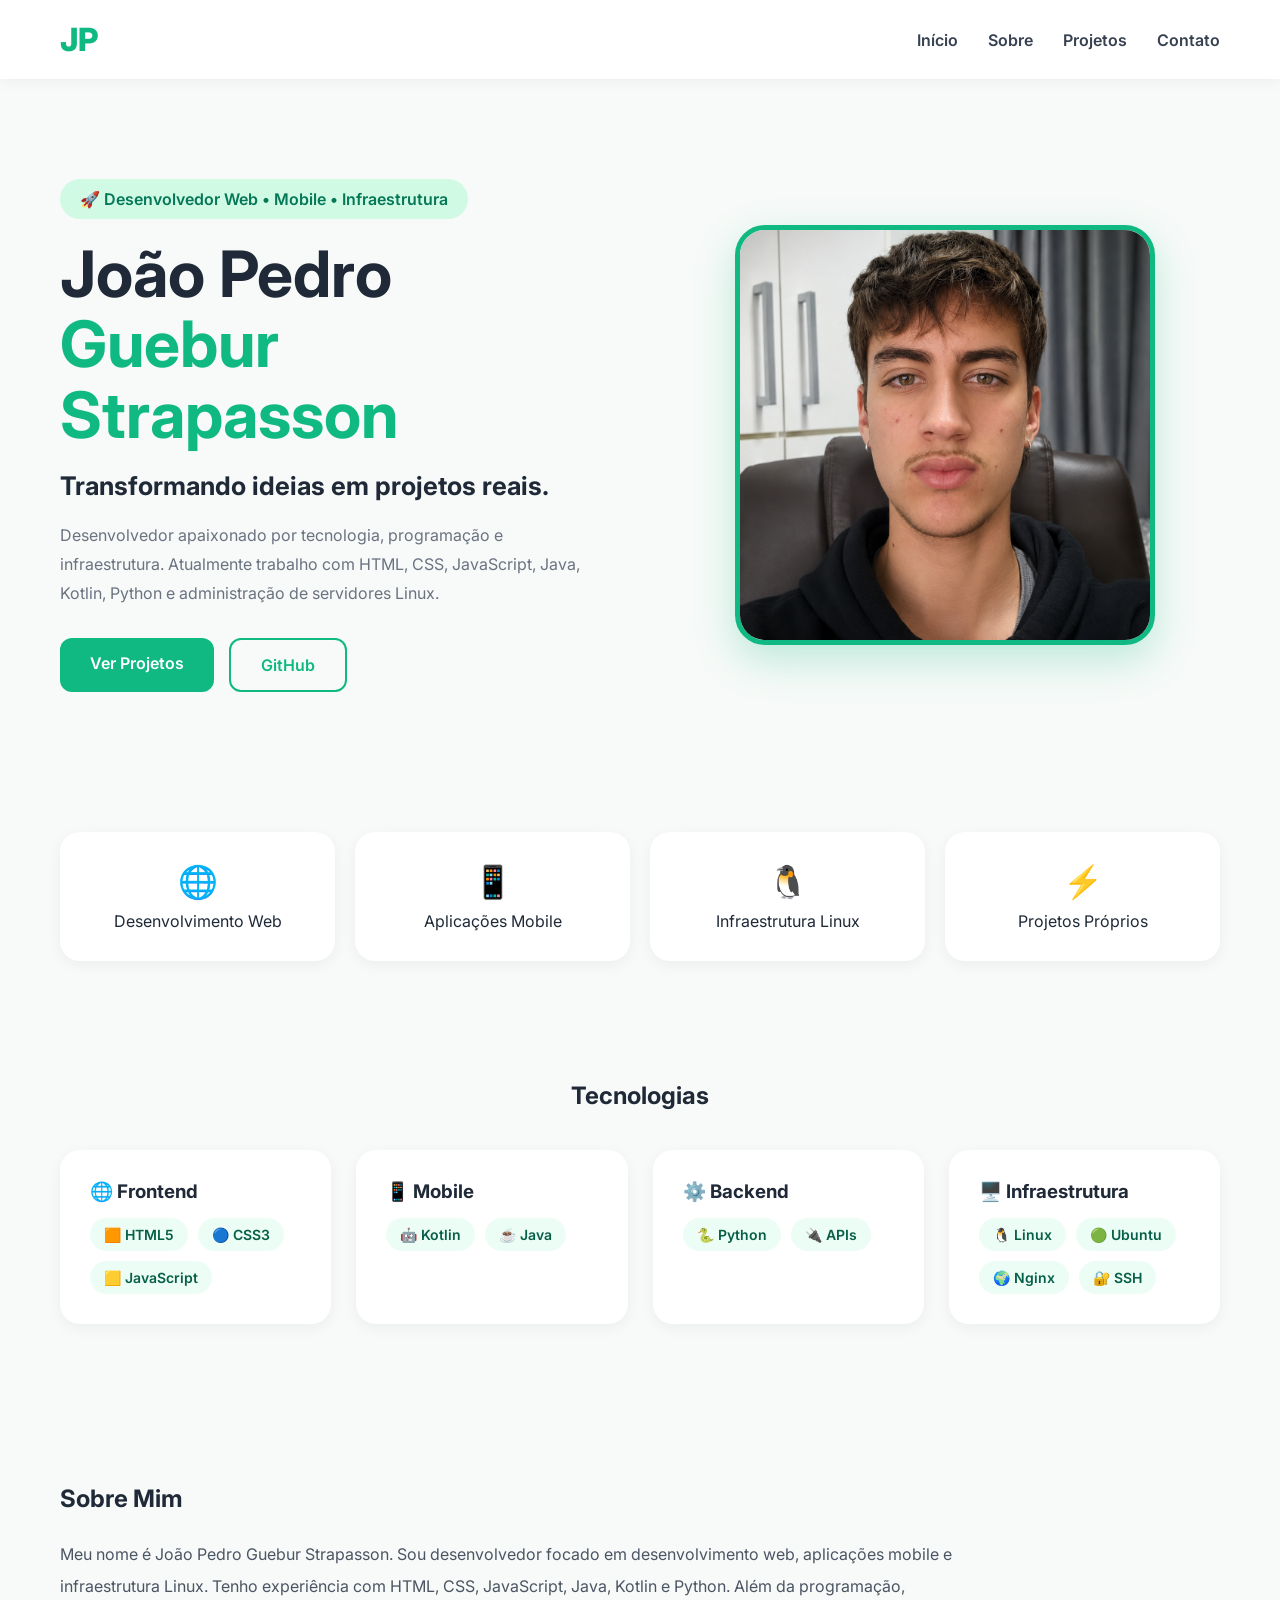
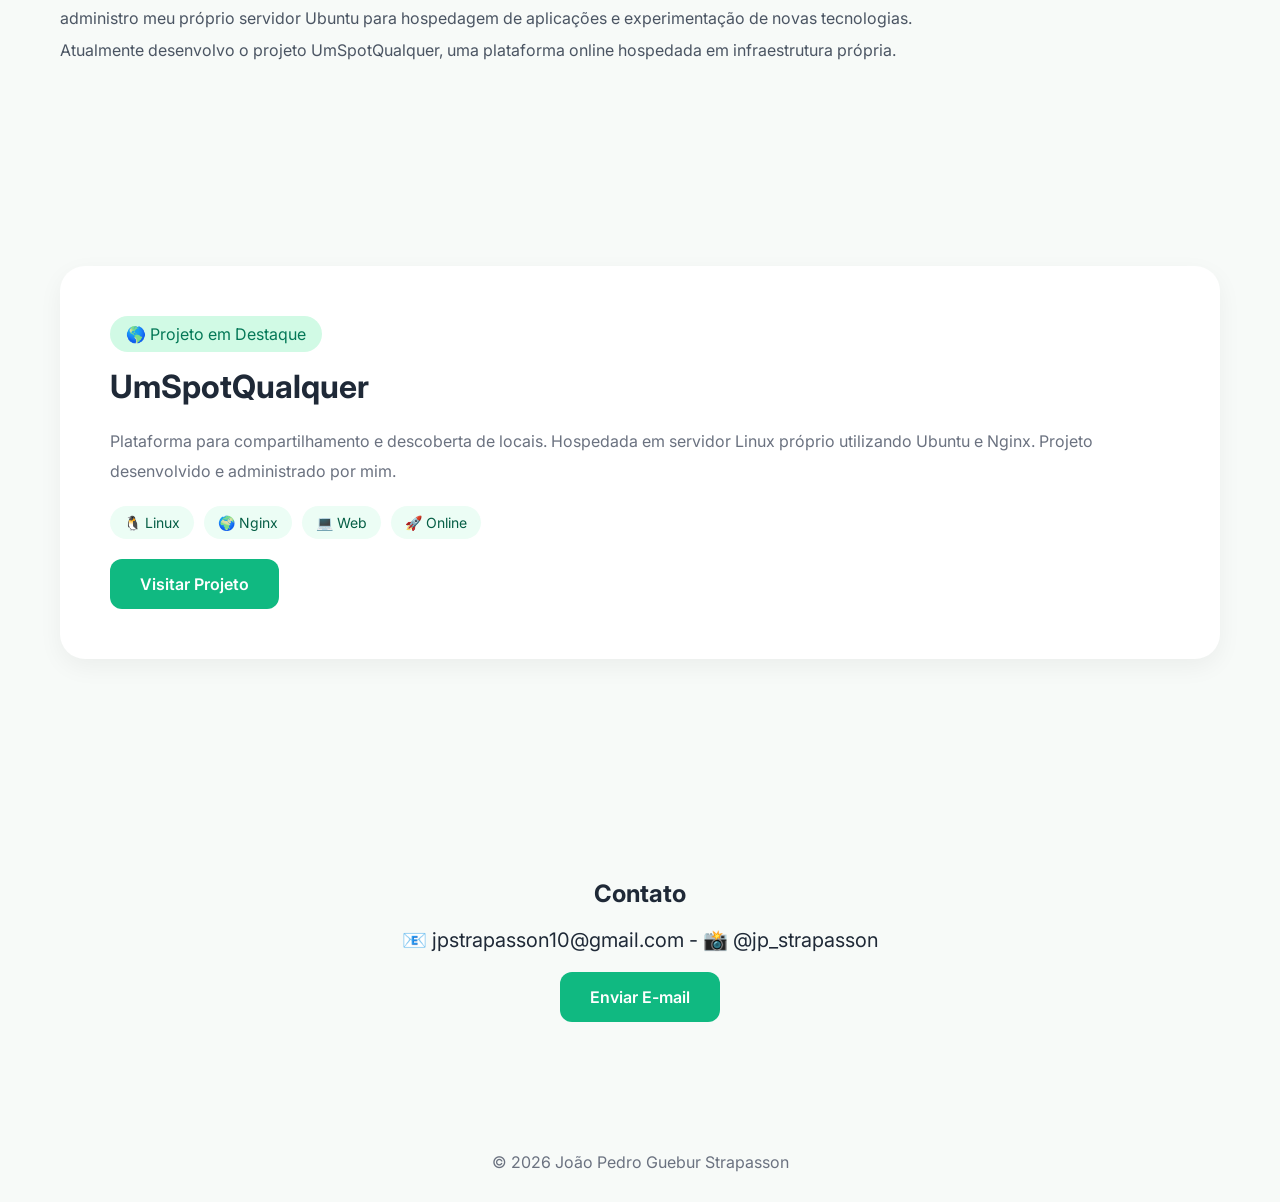
==== index.html @ 42988b53 "Primeira versão" ====
<!DOCTYPE html>
<html lang="pt-BR">

<head>

<meta charset="UTF-8">
<meta name="viewport" content="width=device-width, initial-scale=1.0">

<title>João Pedro Guebur Strapasson</title>

<link rel="stylesheet" href="style.css">

<link rel="preconnect" href="https://fonts.googleapis.com">
<link href="https://fonts.googleapis.com/css2?family=Inter:wght@300;400;500;600;700;800&display=swap" rel="stylesheet">

</head>

<body>

<header>

<div class="container">

<div class="logo">
JP
</div>

<nav>
<a href="index.html">Início</a>
<a href="#sobre">Sobre</a>
<a href="projetos.html">Projetos</a>
<a href="#contato">Contato</a>
</nav>

</div>

</header>

<section class="hero">

<div class="container hero-content">

<div class="hero-text">

<span class="badge">
🚀 Desenvolvedor Web • Mobile • Infraestrutura
</span>

<h1>
João Pedro
<span>Guebur Strapasson</span>
</h1>

<h2>
Transformando ideias em projetos reais.
</h2>

<p>

Desenvolvedor apaixonado por tecnologia, programação e infraestrutura.

Atualmente trabalho com HTML, CSS, JavaScript, Java, Kotlin, Python e administração de servidores Linux.

</p>

<div class="buttons">

<a href="projetos.html" class="btn">
Ver Projetos
</a>

<a
href="https://github.com/dev-jpstr/dev-jpstr"
target="_blank"
class="btn-outline">
GitHub
</a>

</div>

</div>

<div class="hero-image">

<img src="assets/profile.jpg" alt="João Pedro">

</div>

</div>

</section>

<section class="stats">

<div class="stat-card">
<h2>🌐</h2>
<p>Desenvolvimento Web</p>
</div>

<div class="stat-card">
<h2>📱</h2>
<p>Aplicações Mobile</p>
</div>

<div class="stat-card">
<h2>🐧</h2>
<p>Infraestrutura Linux</p>
</div>

<div class="stat-card">
<h2>⚡</h2>
<p>Projetos Próprios</p>
</div>

</section>

<section class="skills">

<div class="container">

<h2>Tecnologias</h2>

<div class="skills-grid">

<div class="skill-card">

<h3>🌐 Frontend</h3>

<div class="tech-list">
<span>🟧 HTML5</span>
<span>🔵 CSS3</span>
<span>🟨 JavaScript</span>
</div>

</div>

<div class="skill-card">

<h3>📱 Mobile</h3>

<div class="tech-list">
<span>🤖 Kotlin</span>
<span>☕ Java</span>
</div>

</div>

<div class="skill-card">

<h3>⚙️ Backend</h3>

<div class="tech-list">
<span>🐍 Python</span>
<span>🔌 APIs</span>
</div>

</div>

<div class="skill-card">

<h3>🖥️ Infraestrutura</h3>

<div class="tech-list">
<span>🐧 Linux</span>
<span>🟢 Ubuntu</span>
<span>🌍 Nginx</span>
<span>🔐 SSH</span>
</div>

</div>

</div>

</div>

</section>

<section id="sobre">

<div class="container">

<h2>Sobre Mim</h2>

<p class="about-text">

Meu nome é João Pedro Guebur Strapasson.

Sou desenvolvedor focado em desenvolvimento web, aplicações mobile e infraestrutura Linux.

Tenho experiência com HTML, CSS, JavaScript, Java, Kotlin e Python.

Além da programação, administro meu próprio servidor Ubuntu para hospedagem de aplicações e experimentação de novas tecnologias.

Atualmente desenvolvo o projeto UmSpotQualquer, uma plataforma online hospedada em infraestrutura própria.

</p>

</div>

</section>

<section class="featured">

<div class="container">

<div class="featured-card">

<div>

<span class="project-tag">
🌎 Projeto em Destaque
</span>

<h2>UmSpotQualquer</h2>

<p>

Plataforma para compartilhamento e descoberta de locais.

Hospedada em servidor Linux próprio utilizando Ubuntu e Nginx.

Projeto desenvolvido e administrado por mim.

</p>

<div class="project-techs">

<span>🐧 Linux</span>
<span>🌍 Nginx</span>
<span>💻 Web</span>
<span>🚀 Online</span>

</div>

<a
href="https://umspotqualquer.shop:4040"
target="_blank"
class="btn">
Visitar Projeto
</a>

</div>

</div>

</div>

</section>

<section id="contato">

<div class="container contact">

<h2>Contato</h2>

<p>
📧 jpstrapasson10@gmail.com - 📸 @jp_strapasson
</p>

<a
href="mailto:jpstrapasson10@gmail.com"
class="btn">
Enviar E-mail
</a>

</div>

</section>

<footer>

<p>
© 2026 João Pedro Guebur Strapasson
</p>

</footer>

<script src="script.js"></script>

</body>
</html>
---- style.css ----
*{
margin:0;
padding:0;
box-sizing:border-box;
font-family:'Inter',sans-serif;
}

html{
scroll-behavior:smooth;
}

body{
background:#f7faf8;
color:#1f2937;
}

.container{
max-width:1200px;
margin:auto;
padding:0 20px;
}

header{
background:white;
position:sticky;
top:0;
z-index:1000;
box-shadow:0 2px 15px rgba(0,0,0,.05);
}

header .container{
display:flex;
justify-content:space-between;
align-items:center;
padding:20px;
}

.logo{
font-size:32px;
font-weight:800;
color:#10b981;
}

nav{
display:flex;
gap:30px;
}

nav a{
text-decoration:none;
color:#374151;
font-weight:600;
}

.hero{
padding:100px 0;
}

.hero-content{
display:grid;
grid-template-columns:1fr 1fr;
gap:60px;
align-items:center;
}

.hero-image{
display:flex;
justify-content:center;
}

.hero-image img{
width:100%;
max-width:420px;
aspect-ratio:1/1;
object-fit:cover;
border-radius:30px;
border:5px solid #10b981;
box-shadow:0 15px 40px rgba(16,185,129,.25);
}

.badge{
display:inline-block;
background:#d1fae5;
color:#047857;
padding:10px 20px;
border-radius:999px;
margin-bottom:20px;
font-weight:600;
}

.hero h1{
font-size:4rem;
line-height:1.1;
}

.hero h1 span{
color:#10b981;
}

.hero h2{
margin:20px 0;
font-size:1.6rem;
}

.hero p{
line-height:1.8;
color:#6b7280;
}

.buttons{
display:flex;
gap:15px;
margin-top:30px;
flex-wrap:wrap;
}

.btn{
background:#10b981;
color:white;
padding:15px 30px;
border-radius:12px;
text-decoration:none;
font-weight:600;
display:inline-block;
}

.btn-outline{
border:2px solid #10b981;
color:#10b981;
padding:15px 30px;
border-radius:12px;
text-decoration:none;
font-weight:600;
}

.stats{
max-width:1200px;
margin:auto;
padding:40px 20px;
display:grid;
grid-template-columns:repeat(auto-fit,minmax(200px,1fr));
gap:20px;
}

.stat-card{
background:white;
padding:30px;
border-radius:20px;
text-align:center;
box-shadow:0 4px 15px rgba(0,0,0,.05);
}

.stat-card h2{
font-size:2rem;
margin-bottom:10px;
}

.skills{
padding:80px 0;
}

.skills h2{
text-align:center;
margin-bottom:40px;
}

.skills-grid{
display:grid;
grid-template-columns:repeat(auto-fit,minmax(250px,1fr));
gap:25px;
}

.skill-card{
background:white;
padding:30px;
border-radius:20px;
box-shadow:0 4px 15px rgba(0,0,0,.05);
}

.skill-card h3{
margin-bottom:15px;
}

.tech-list{
display:flex;
flex-wrap:wrap;
gap:10px;
}

.tech-list span{
background:#ecfdf5;
color:#065f46;
padding:8px 14px;
border-radius:999px;
font-size:14px;
font-weight:600;
}

#sobre{
padding:80px 0;
}

#sobre h2{
margin-bottom:25px;
}

.about-text{
line-height:2;
color:#4b5563;
max-width:900px;
}

.featured{
padding:80px 0;
}

.featured-card{
background:white;
padding:50px;
border-radius:25px;
box-shadow:0 8px 25px rgba(0,0,0,.05);
}

.project-tag{
display:inline-block;
background:#d1fae5;
color:#047857;
padding:8px 16px;
border-radius:999px;
margin-bottom:15px;
}

.featured-card h2{
font-size:2rem;
margin-bottom:20px;
}

.featured-card p{
line-height:1.8;
color:#6b7280;
}

.project-techs{
display:flex;
flex-wrap:wrap;
gap:10px;
margin:25px 0;
}

.project-techs span{
background:#ecfdf5;
padding:10px 15px;
border-radius:999px;
}

.contact{
padding:100px 0;
text-align:center;
}

.contact p{
margin:20px 0;
font-size:20px;
}

footer{
text-align:center;
padding:30px;
color:#6b7280;
}

@media(max-width:900px){

.hero-content{
grid-template-columns:1fr;
text-align:center;
}

.hero h1{
font-size:3rem;
}

.buttons{
justify-content:center;
}

nav{
gap:15px;
font-size:14px;
}

}

/* ANIMAÇÕES */

.reveal{
    opacity:0;
    transform:translateY(40px);
    transition:all .8s ease;
}

.show{
    opacity:1;
    transform:translateY(0);
}

header{
    transition:.3s;
}

header.scrolled{
    background:white;
    box-shadow:0 10px 30px rgba(0,0,0,.08);
}

.btn,
.btn-outline,
.project-btn{
    transition:.3s;
}

.btn:hover{
    transform:translateY(-3px);
    box-shadow:0 10px 25px rgba(16,185,129,.25);
}

.btn-outline:hover{
    transform:translateY(-3px);
    background:#10b981;
    color:white;
}

.skill-card,
.stat-card,
.project-card{
    transition:.3s;
}

.skill-card:hover,
.stat-card:hover,
.project-card:hover{
    transform:translateY(-8px);
}

.hero-image img{
    animation:float 5s ease-in-out infinite;
}

@keyframes float{

    0%{
        transform:translateY(0px);
    }

    50%{
        transform:translateY(-10px);
    }

    100%{
        transform:translateY(0px);
    }

}

.hero-projects{
    padding:120px 20px 80px;
    text-align:center;
}

.hero-projects h1{
    font-size:4rem;
    margin:20px 0;
}

.hero-projects h1 span{
    color:#10b981;
}

.hero-projects p{
    max-width:700px;
    margin:auto;
    color:#6b7280;
    line-height:1.8;
}

.projects-grid{
    display:grid;
    grid-template-columns:repeat(auto-fit,minmax(320px,1fr));
    gap:25px;
    padding:60px 0;
}

.project-card{
    background:white;
    border-radius:25px;
    padding:35px;
    box-shadow:0 8px 25px rgba(0,0,0,.05);
}

.project-icon{
    font-size:3rem;
    margin-bottom:15px;
}

.project-card h2{
    margin-bottom:15px;
}

.project-card p{
    color:#6b7280;
    line-height:1.8;
}

.project-techs{
    display:flex;
    flex-wrap:wrap;
    gap:10px;
    margin:20px 0;
}

.project-techs span{
    background:#ecfdf5;
    color:#065f46;
    padding:8px 14px;
    border-radius:999px;
    font-size:14px;
}

.project-btn{
    display:inline-block;
    background:#10b981;
    color:white;
    text-decoration:none;
    padding:12px 20px;
    border-radius:12px;
    margin-top:10px;
}

.section-title{
    text-align:center;
    margin:60px 0 30px;
    font-size:2rem;
}

.featured-card{
    margin:40px 0;
}

.featured-card h2{
    margin-bottom:20px;
}

.featured-card p{
    line-height:1.9;
    color:#6b7280;
}

.project-card h3{
    margin-bottom:10px;
}

/* ========================= */
/* MELHORIAS GERAIS */
/* ========================= */

body{
min-height:100vh;
}

section{
overflow:hidden;
}

img{
max-width:100%;
display:block;
}

/* Scrollbar */

::-webkit-scrollbar{
width:10px;
}

::-webkit-scrollbar-track{
background:#f1f5f9;
}

::-webkit-scrollbar-thumb{
background:#10b981;
border-radius:999px;
}

/* ========================= */
/* HOVER PREMIUM */
/* ========================= */

.project-card:hover,
.skill-card:hover,
.stat-card:hover,
.featured-card:hover{

transform:translateY(-8px);

box-shadow:
0 20px 40px rgba(0,0,0,.08);

}

.featured-card,
.project-card,
.skill-card,
.stat-card{

transition:
transform .3s ease,
box-shadow .3s ease;

}

/* ========================= */
/* HERO PROJETOS */
/* ========================= */

.hero-projects{

padding:120px 20px 80px;

background:
linear-gradient(
180deg,
#ecfdf5,
transparent
);

}

.hero-projects h1{

font-size:4rem;

font-weight:800;

}

.hero-projects h1 span{

color:#10b981;

}

/* ========================= */
/* CARDS DE PROJETOS */
/* ========================= */

.projects-grid{

display:grid;

grid-template-columns:
repeat(auto-fit,minmax(320px,1fr));

gap:30px;

padding:50px 0;

}

.project-card{

background:white;

padding:35px;

border-radius:24px;

box-shadow:
0 10px 30px rgba(0,0,0,.05);

}

.project-icon{

font-size:3rem;

margin-bottom:15px;

}

.project-card h3{

font-size:1.4rem;

margin-bottom:15px;

}

.project-card p{

line-height:1.8;

margin-bottom:20px;

}

.project-btn{

display:inline-block;

background:#10b981;

color:white;

padding:12px 20px;

border-radius:12px;

text-decoration:none;

font-weight:600;

transition:.3s;

}

.project-btn:hover{

transform:translateY(-3px);

box-shadow:
0 10px 25px rgba(16,185,129,.25);

}

/* ========================= */
/* SERVIDOR LINUX */
/* ========================= */

.infrastructure{

display:grid;

grid-template-columns:
repeat(auto-fit,minmax(280px,1fr));

gap:25px;

margin-top:40px;

}

.box{

background:white;

padding:25px;

border-radius:20px;

box-shadow:
0 4px 15px rgba(0,0,0,.05);

}

.gallery{

display:grid;

grid-template-columns:
repeat(auto-fit,minmax(300px,1fr));

gap:25px;

margin-top:40px;

}

.gallery img{

border-radius:20px;

box-shadow:
0 4px 15px rgba(0,0,0,.08);

}

/* ========================= */
/* TIMELINE */
/* ========================= */

.timeline{

display:flex;

flex-direction:column;

gap:20px;

margin-top:40px;

}

.timeline-item{

background:white;

padding:25px;

border-left:5px solid #10b981;

border-radius:15px;

box-shadow:
0 4px 15px rgba(0,0,0,.05);

}

/* ========================= */
/* FOTO PERFIL */
/* ========================= */

.hero-image img{

animation:float 6s ease-in-out infinite;

}

@keyframes float{

0%{
transform:translateY(0);
}

50%{
transform:translateY(-12px);
}

100%{
transform:translateY(0);
}

}

/* ========================= */
/* RESPONSIVO */
/* ========================= */

@media(max-width:768px){

.hero h1{
font-size:2.6rem;
}

.hero-projects h1{
font-size:2.5rem;
}

.project-card{
padding:25px;
}

.featured-card{
padding:30px;
}

nav{
gap:10px;
}

}
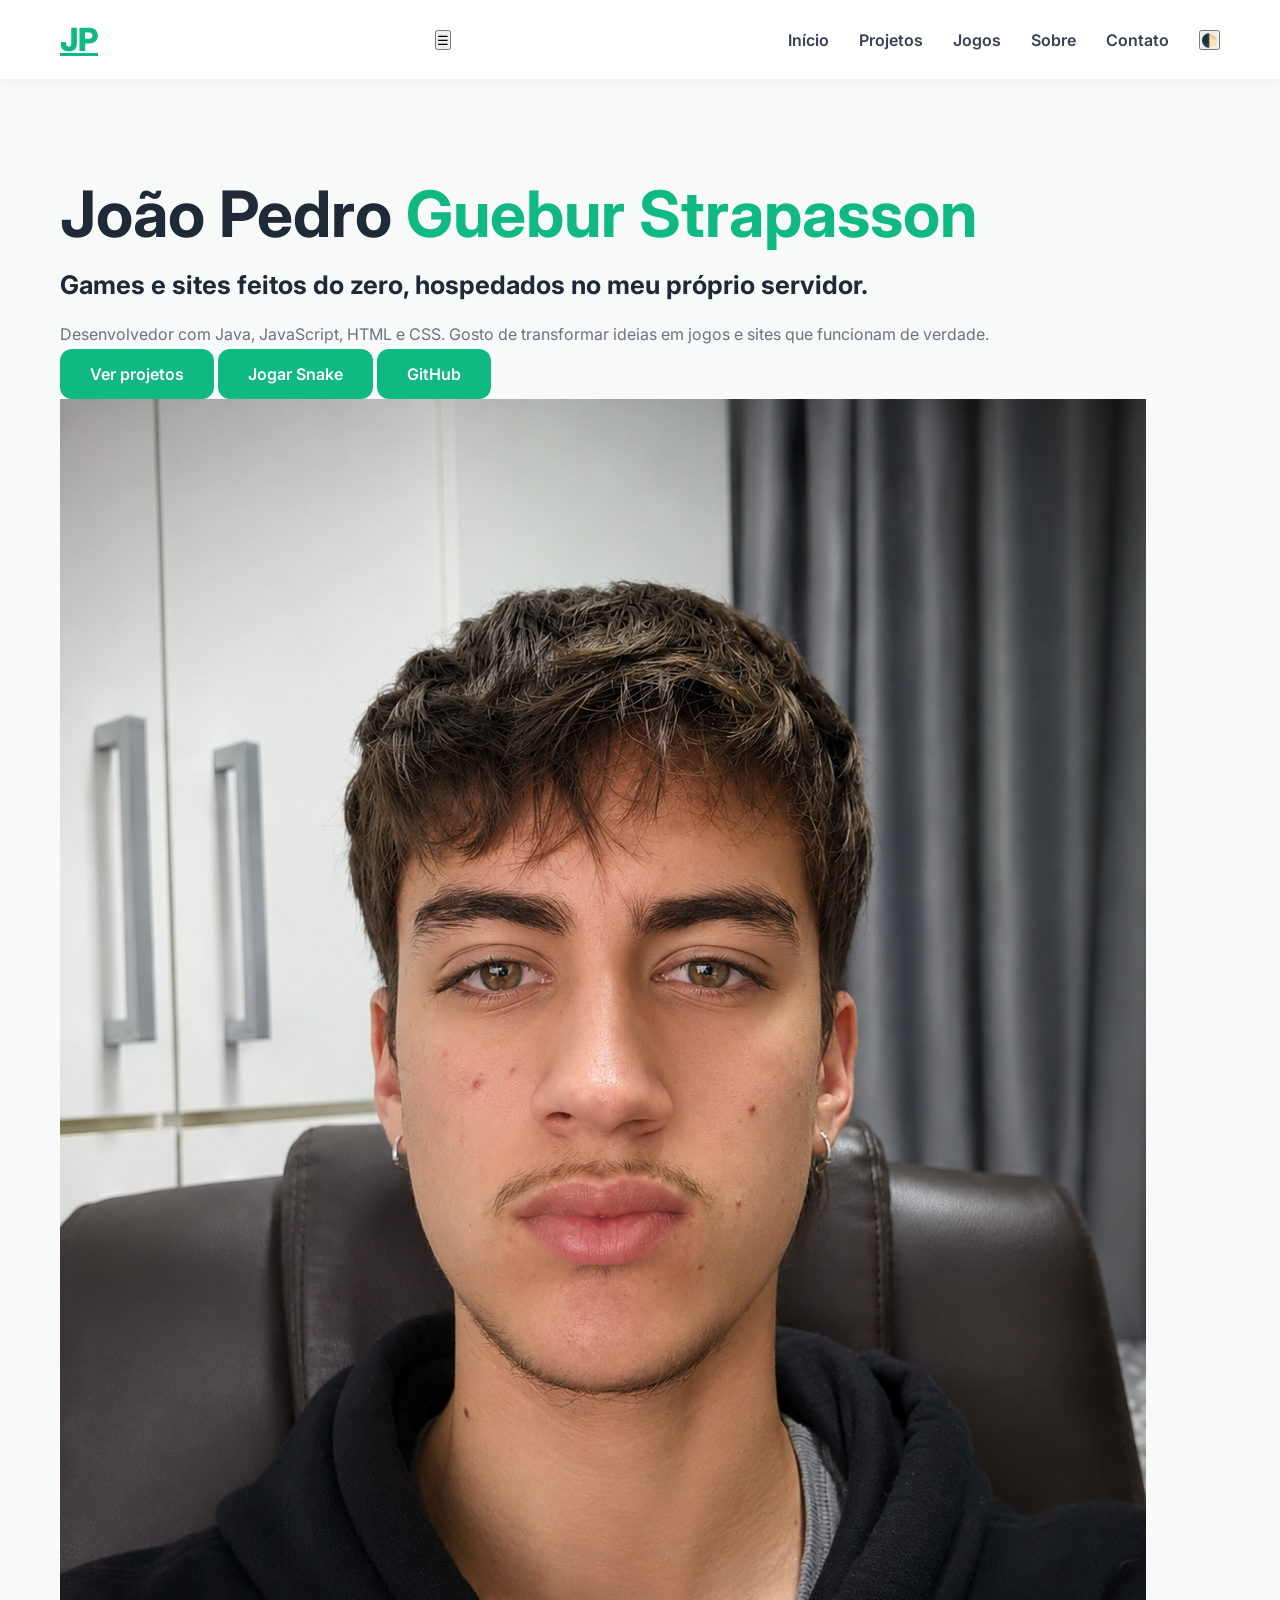
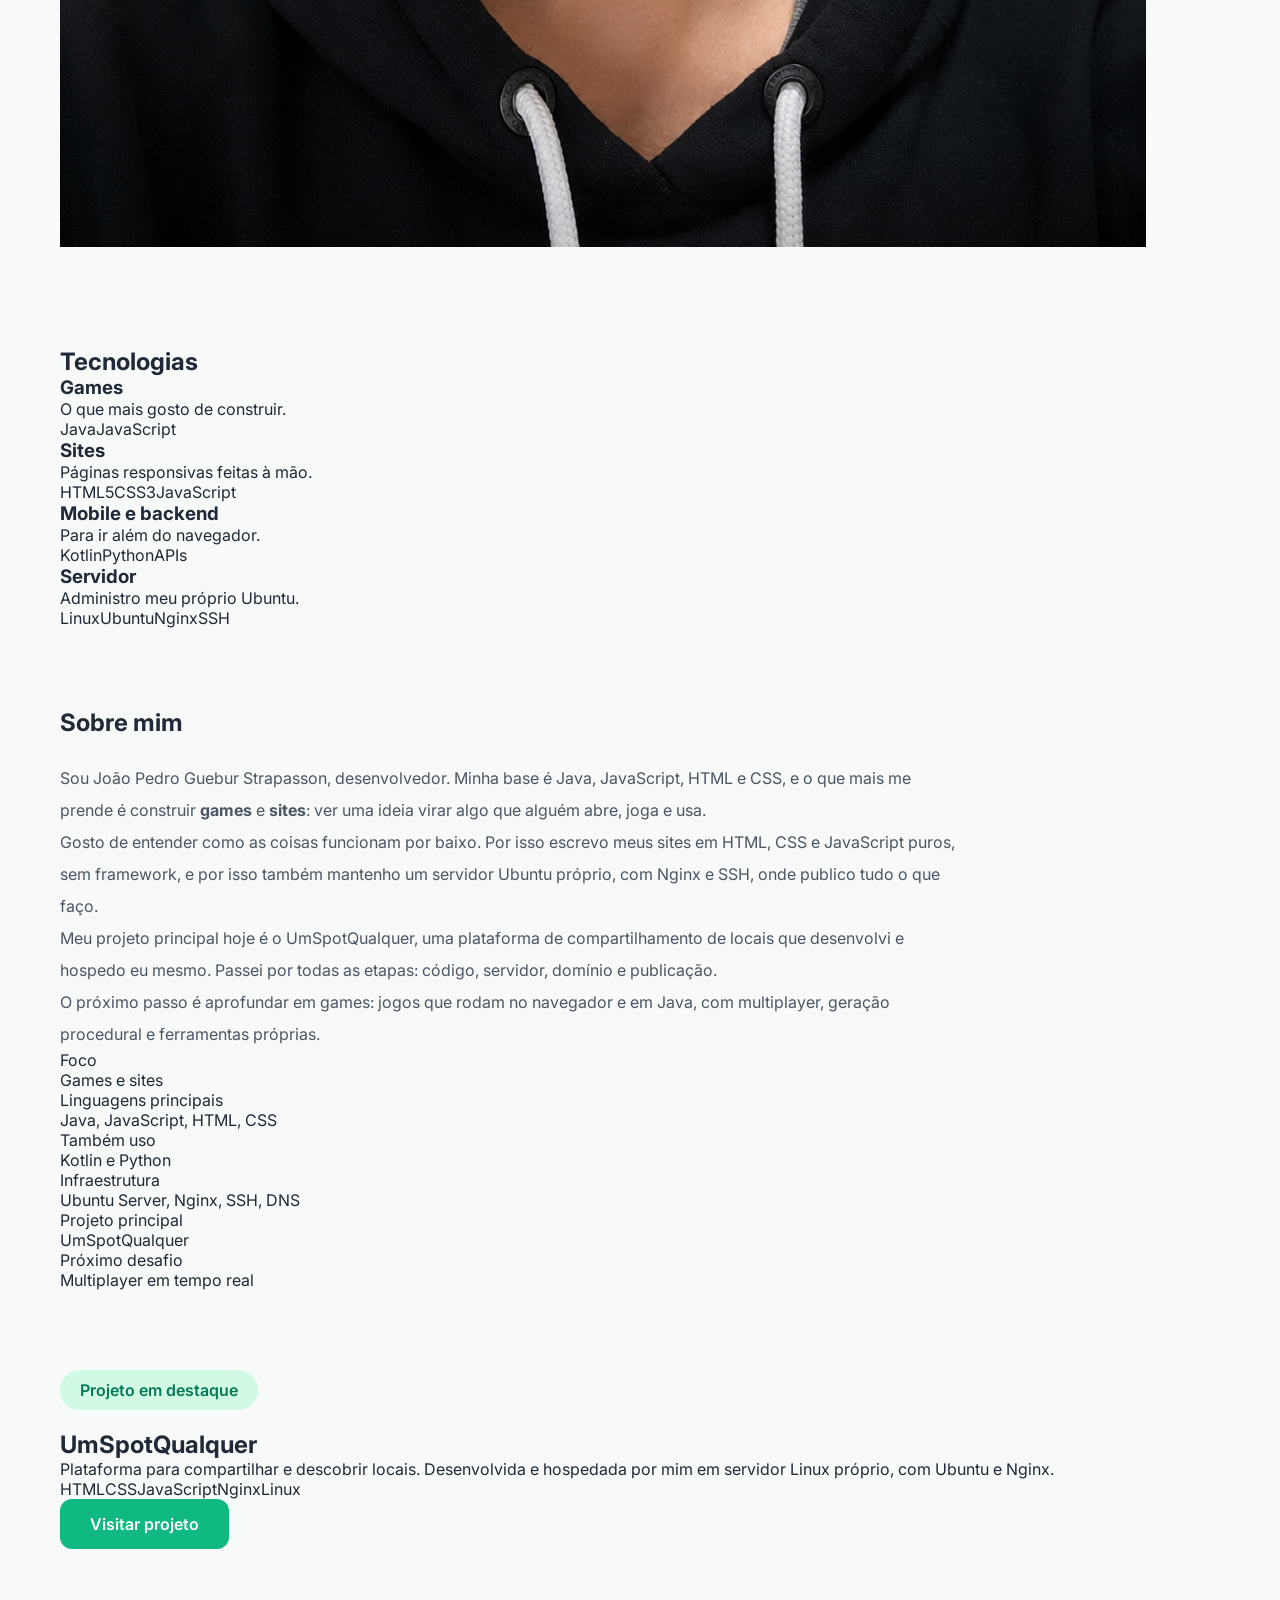
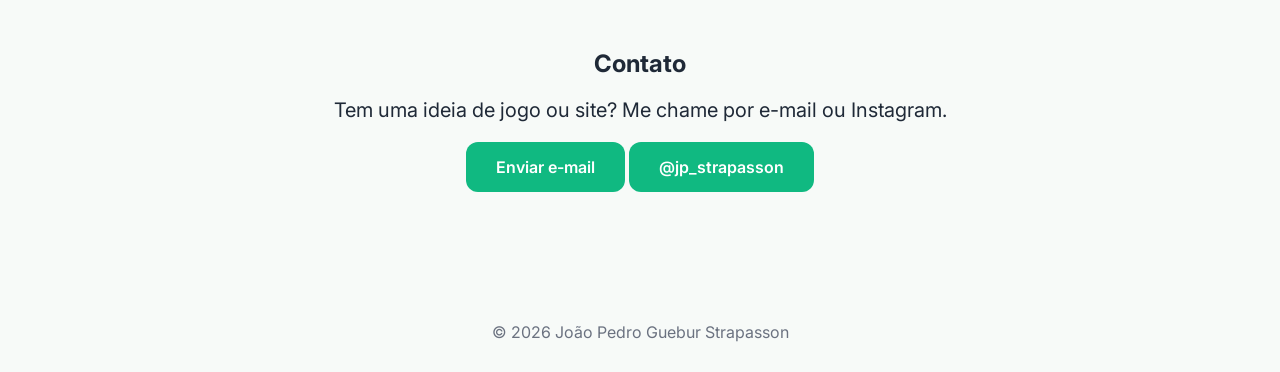
==== commit dc956359: "Update index.html" ====
--- a/index.html
+++ b/index.html
@@ -1,281 +1,106 @@
 <!DOCTYPE html>
 <html lang="pt-BR">
-
 <head>
-
 <meta charset="UTF-8">
 <meta name="viewport" content="width=device-width, initial-scale=1.0">
-
-<title>João Pedro Guebur Strapasson</title>
-
+<title>João Pedro Strapasson | Games e sites</title>
+<meta name="description" content="Portfólio de João Pedro Guebur Strapasson: games, sites e servidor Linux próprio, com Java, JavaScript, HTML e CSS.">
+<meta name="theme-color" content="#10b981">
+<meta property="og:title" content="João Pedro Strapasson | Games e sites">
+<meta property="og:description" content="Portfólio de João Pedro Guebur Strapasson: games, sites e servidor Linux próprio, com Java, JavaScript, HTML e CSS.">
+<link rel="icon" href="data:image/svg+xml,%3Csvg xmlns='http://www.w3.org/2000/svg' viewBox='0 0 100 100'%3E%3Crect width='100' height='100' rx='22' fill='%2310b981'/%3E%3Ctext x='50' y='68' font-size='52' font-weight='800' text-anchor='middle' fill='white' font-family='sans-serif'%3EJP%3C/text%3E%3C/svg%3E">
+<link rel="preconnect" href="https://fonts.googleapis.com">
+<link rel="preconnect" href="https://fonts.gstatic.com" crossorigin>
+<link href="https://fonts.googleapis.com/css2?family=Inter:wght@400;500;600;700;800&display=swap" rel="stylesheet">
+<script>try{document.documentElement.dataset.theme=localStorage.getItem('theme')||(matchMedia('(prefers-color-scheme: dark)').matches?'dark':'light')}catch(e){}</script>
 <link rel="stylesheet" href="style.css">
-
-<link rel="preconnect" href="https://fonts.googleapis.com">
-<link href="https://fonts.googleapis.com/css2?family=Inter:wght@300;400;500;600;700;800&display=swap" rel="stylesheet">
-
 </head>
-
 <body>
 
-<header>
-
-<div class="container">
-
-<div class="logo">
-JP
-</div>
-
-<nav>
-<a href="index.html">Início</a>
-<a href="#sobre">Sobre</a>
-<a href="projetos.html">Projetos</a>
-<a href="#contato">Contato</a>
-</nav>
-
-</div>
-
+<header class="site-header">
+  <div class="container nav-wrap">
+    <a class="logo" href="index.html">JP</a>
+    <button class="menu-btn" aria-label="Abrir menu" aria-expanded="false" aria-controls="menu">☰</button>
+    <nav id="menu"><a href="index.html" aria-current="page">Início</a><a href="projetos.html">Projetos</a><a href="jogos.html">Jogos</a><a href="index.html#sobre">Sobre</a><a href="index.html#contato">Contato</a><button class="theme-btn" aria-label="Alternar tema claro e escuro">🌓</button></nav>
+  </div>
 </header>
 
+<main>
 <section class="hero">
-
-<div class="container hero-content">
-
-<div class="hero-text">
-
-<span class="badge">
-🚀 Desenvolvedor Web • Mobile • Infraestrutura
-</span>
-
-<h1>
-João Pedro
-<span>Guebur Strapasson</span>
-</h1>
-
-<h2>
-Transformando ideias em projetos reais.
-</h2>
-
-<p>
-
-Desenvolvedor apaixonado por tecnologia, programação e infraestrutura.
-
-Atualmente trabalho com HTML, CSS, JavaScript, Java, Kotlin, Python e administração de servidores Linux.
-
-</p>
-
-<div class="buttons">
-
-<a href="projetos.html" class="btn">
-Ver Projetos
-</a>
-
-<a
-href="https://github.com/dev-jpstr/dev-jpstr"
-target="_blank"
-class="btn-outline">
-GitHub
-</a>
-
-</div>
-
-</div>
-
-<div class="hero-image">
-
-<img src="assets/profile.jpg" alt="João Pedro">
-
-</div>
-
-</div>
-
+  <div class="container hero-grid">
+    <div>
+      <h1>João Pedro <span>Guebur Strapasson</span></h1>
+      <h2>Games e sites feitos do zero, hospedados no meu próprio servidor.</h2>
+      <p>Desenvolvedor com Java, JavaScript, HTML e CSS. Gosto de transformar ideias em jogos e sites que funcionam de verdade.</p>
+      <div class="actions">
+        <a href="projetos.html" class="btn">Ver projetos</a>
+        <a href="jogos.html" class="btn outline">Jogar Snake</a>
+        <a href="https://github.com/dev-jpstr" target="_blank" rel="noopener" class="btn outline">GitHub</a>
+      </div>
+    </div>
+    <div class="hero-photo"><img src="assets/profile.jpg" alt="Foto de João Pedro"></div>
+  </div>
 </section>
 
-<section class="stats">
-
-<div class="stat-card">
-<h2>🌐</h2>
-<p>Desenvolvimento Web</p>
-</div>
-
-<div class="stat-card">
-<h2>📱</h2>
-<p>Aplicações Mobile</p>
-</div>
-
-<div class="stat-card">
-<h2>🐧</h2>
-<p>Infraestrutura Linux</p>
-</div>
-
-<div class="stat-card">
-<h2>⚡</h2>
-<p>Projetos Próprios</p>
-</div>
-
-</section>
-
-<section class="skills">
-
-<div class="container">
-
-<h2>Tecnologias</h2>
-
-<div class="skills-grid">
-
-<div class="skill-card">
-
-<h3>🌐 Frontend</h3>
-
-<div class="tech-list">
-<span>🟧 HTML5</span>
-<span>🔵 CSS3</span>
-<span>🟨 JavaScript</span>
-</div>
-
-</div>
-
-<div class="skill-card">
-
-<h3>📱 Mobile</h3>
-
-<div class="tech-list">
-<span>🤖 Kotlin</span>
-<span>☕ Java</span>
-</div>
-
-</div>
-
-<div class="skill-card">
-
-<h3>⚙️ Backend</h3>
-
-<div class="tech-list">
-<span>🐍 Python</span>
-<span>🔌 APIs</span>
-</div>
-
-</div>
-
-<div class="skill-card">
-
-<h3>🖥️ Infraestrutura</h3>
-
-<div class="tech-list">
-<span>🐧 Linux</span>
-<span>🟢 Ubuntu</span>
-<span>🌍 Nginx</span>
-<span>🔐 SSH</span>
-</div>
-
-</div>
-
-</div>
-
-</div>
-
+<section>
+  <div class="container">
+    <h2 class="title">Tecnologias</h2>
+    <div class="grid">
+      <div class="card"><h3>Games</h3><p>O que mais gosto de construir.</p><div class="chips"><span>Java</span><span>JavaScript</span></div></div>
+      <div class="card"><h3>Sites</h3><p>Páginas responsivas feitas à mão.</p><div class="chips"><span>HTML5</span><span>CSS3</span><span>JavaScript</span></div></div>
+      <div class="card"><h3>Mobile e backend</h3><p>Para ir além do navegador.</p><div class="chips"><span>Kotlin</span><span>Python</span><span>APIs</span></div></div>
+      <div class="card"><h3>Servidor</h3><p>Administro meu próprio Ubuntu.</p><div class="chips"><span>Linux</span><span>Ubuntu</span><span>Nginx</span><span>SSH</span></div></div>
+    </div>
+  </div>
 </section>
 
 <section id="sobre">
-
-<div class="container">
-
-<h2>Sobre Mim</h2>
-
-<p class="about-text">
-
-Meu nome é João Pedro Guebur Strapasson.
-
-Sou desenvolvedor focado em desenvolvimento web, aplicações mobile e infraestrutura Linux.
-
-Tenho experiência com HTML, CSS, JavaScript, Java, Kotlin e Python.
-
-Além da programação, administro meu próprio servidor Ubuntu para hospedagem de aplicações e experimentação de novas tecnologias.
-
-Atualmente desenvolvo o projeto UmSpotQualquer, uma plataforma online hospedada em infraestrutura própria.
-
-</p>
-
-</div>
-
+  <div class="container">
+    <h2 class="title">Sobre mim</h2>
+    <div class="about-grid">
+      <div class="about-text">
+        <p>Sou João Pedro Guebur Strapasson, desenvolvedor. Minha base é Java, JavaScript, HTML e CSS, e o que mais me prende é construir <strong>games</strong> e <strong>sites</strong>: ver uma ideia virar algo que alguém abre, joga e usa.</p>
+        <p>Gosto de entender como as coisas funcionam por baixo. Por isso escrevo meus sites em HTML, CSS e JavaScript puros, sem framework, e por isso também mantenho um servidor Ubuntu próprio, com Nginx e SSH, onde publico tudo o que faço.</p>
+        <p>Meu projeto principal hoje é o UmSpotQualquer, uma plataforma de compartilhamento de locais que desenvolvi e hospedo eu mesmo. Passei por todas as etapas: código, servidor, domínio e publicação.</p>
+        <p>O próximo passo é aprofundar em games: jogos que rodam no navegador e em Java, com multiplayer, geração procedural e ferramentas próprias.</p>
+      </div>
+      <dl class="facts">
+        <div><dt>Foco</dt><dd>Games e sites</dd></div>
+        <div><dt>Linguagens principais</dt><dd>Java, JavaScript, HTML, CSS</dd></div>
+        <div><dt>Também uso</dt><dd>Kotlin e Python</dd></div>
+        <div><dt>Infraestrutura</dt><dd>Ubuntu Server, Nginx, SSH, DNS</dd></div>
+        <div><dt>Projeto principal</dt><dd>UmSpotQualquer</dd></div>
+        <div><dt>Próximo desafio</dt><dd>Multiplayer em tempo real</dd></div>
+      </dl>
+    </div>
+  </div>
 </section>
 
-<section class="featured">
-
-<div class="container">
-
-<div class="featured-card">
-
-<div>
-
-<span class="project-tag">
-🌎 Projeto em Destaque
-</span>
-
-<h2>UmSpotQualquer</h2>
-
-<p>
-
-Plataforma para compartilhamento e descoberta de locais.
-
-Hospedada em servidor Linux próprio utilizando Ubuntu e Nginx.
-
-Projeto desenvolvido e administrado por mim.
-
-</p>
-
-<div class="project-techs">
-
-<span>🐧 Linux</span>
-<span>🌍 Nginx</span>
-<span>💻 Web</span>
-<span>🚀 Online</span>
-
-</div>
-
-<a
-href="https://umspotqualquer.shop:4040"
-target="_blank"
-class="btn">
-Visitar Projeto
-</a>
-
-</div>
-
-</div>
-
-</div>
-
+<section>
+  <div class="container">
+    <div class="feature">
+      <span class="badge">Projeto em destaque</span>
+      <h2>UmSpotQualquer</h2>
+      <p>Plataforma para compartilhar e descobrir locais. Desenvolvida e hospedada por mim em servidor Linux próprio, com Ubuntu e Nginx.</p>
+      <div class="chips"><span>HTML</span><span>CSS</span><span>JavaScript</span><span>Nginx</span><span>Linux</span></div>
+      <div class="actions"><a href="https://umspotqualquer.shop:4040" target="_blank" rel="noopener" class="btn">Visitar projeto</a></div>
+    </div>
+  </div>
 </section>
 
-<section id="contato">
+<section id="contato" class="contact">
+  <div class="container">
+    <h2 class="title">Contato</h2>
+    <p class="lead">Tem uma ideia de jogo ou site? Me chame por e-mail ou Instagram.</p>
+    <div class="actions">
+      <a href="mailto:jpstrapasson10@gmail.com" class="btn">Enviar e-mail</a>
+      <a href="https://instagram.com/jp_strapasson" target="_blank" rel="noopener" class="btn outline">@jp_strapasson</a>
+    </div>
+  </div>
+</section>
+</main>
 
-<div class="container contact">
-
-<h2>Contato</h2>
-
-<p>
-📧 jpstrapasson10@gmail.com - 📸 @jp_strapasson
-</p>
-
-<a
-href="mailto:jpstrapasson10@gmail.com"
-class="btn">
-Enviar E-mail
-</a>
-
-</div>
-
-</section>
-
-<footer>
-
-<p>
-© 2026 João Pedro Guebur Strapasson
-</p>
-
-</footer>
-
+<footer><p>© 2026 João Pedro Guebur Strapasson</p></footer>
 <script src="script.js"></script>
-
 </body>
-</html>+</html>
